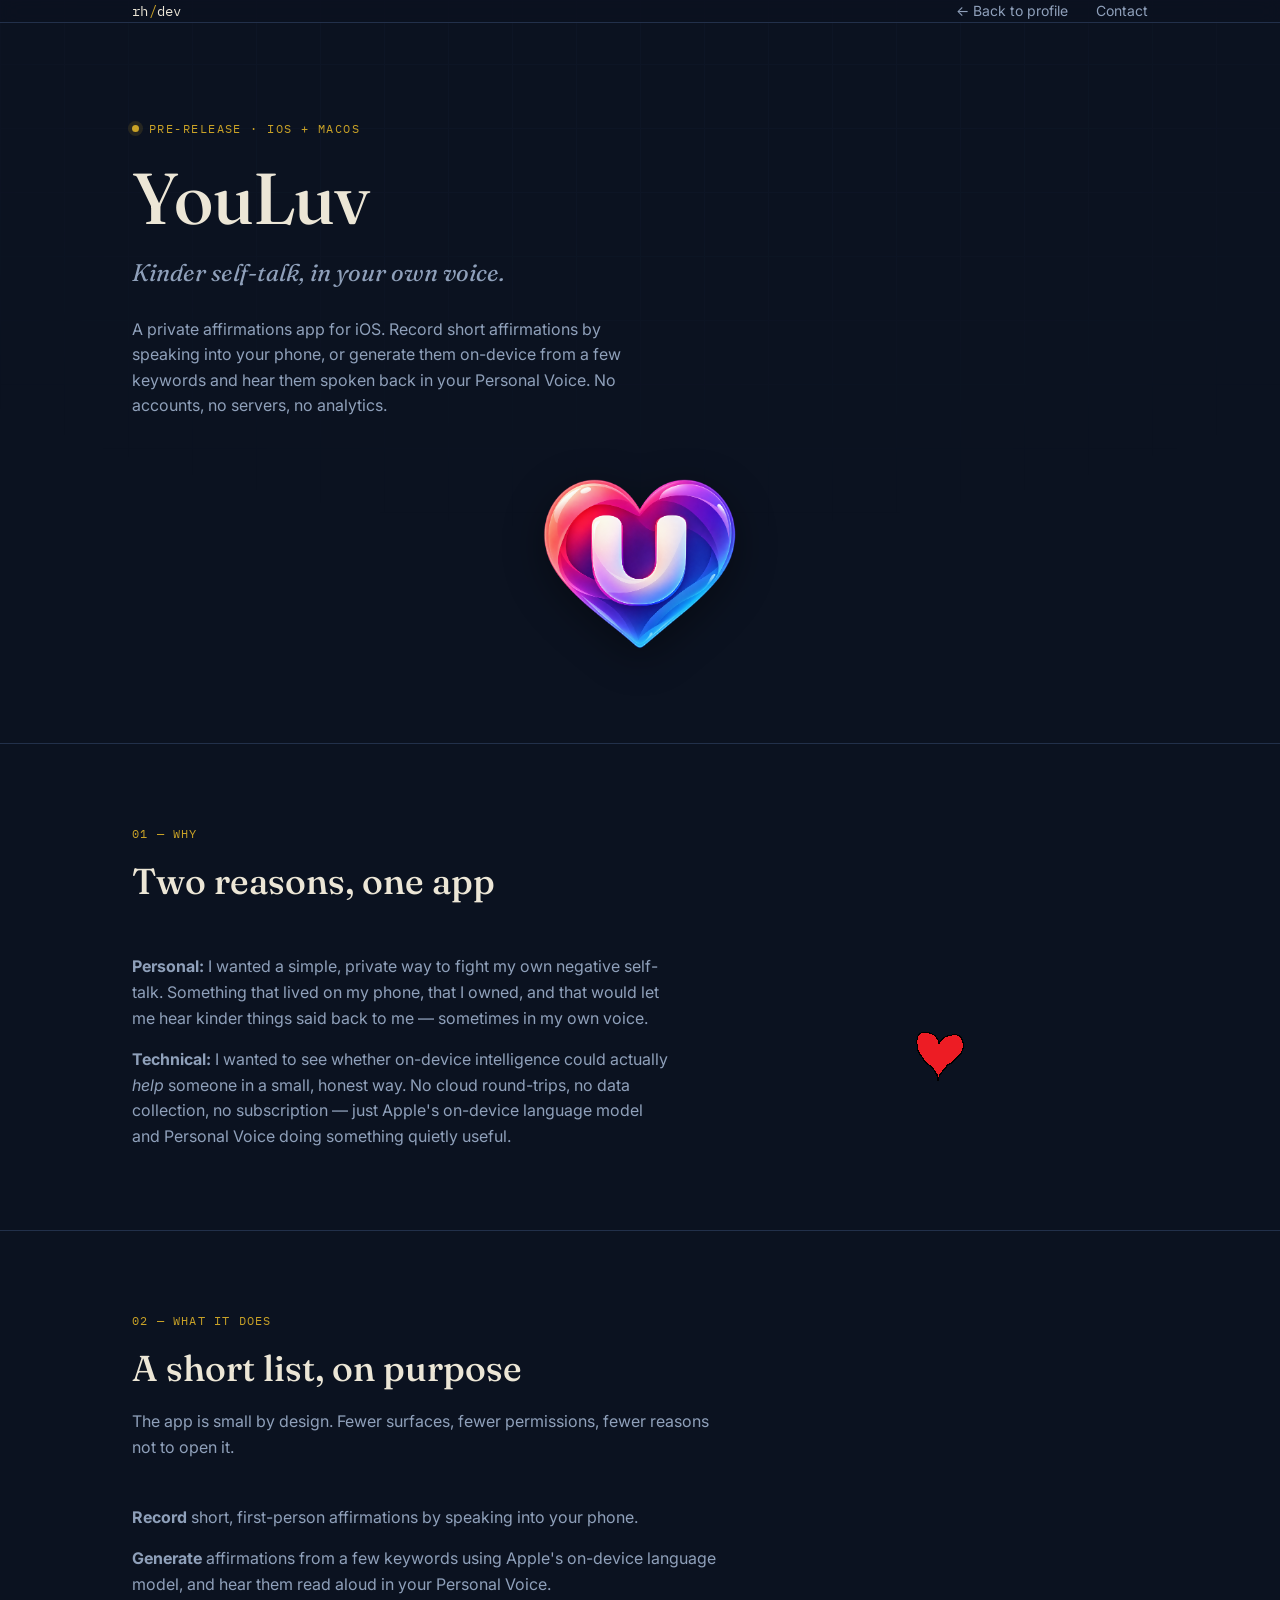
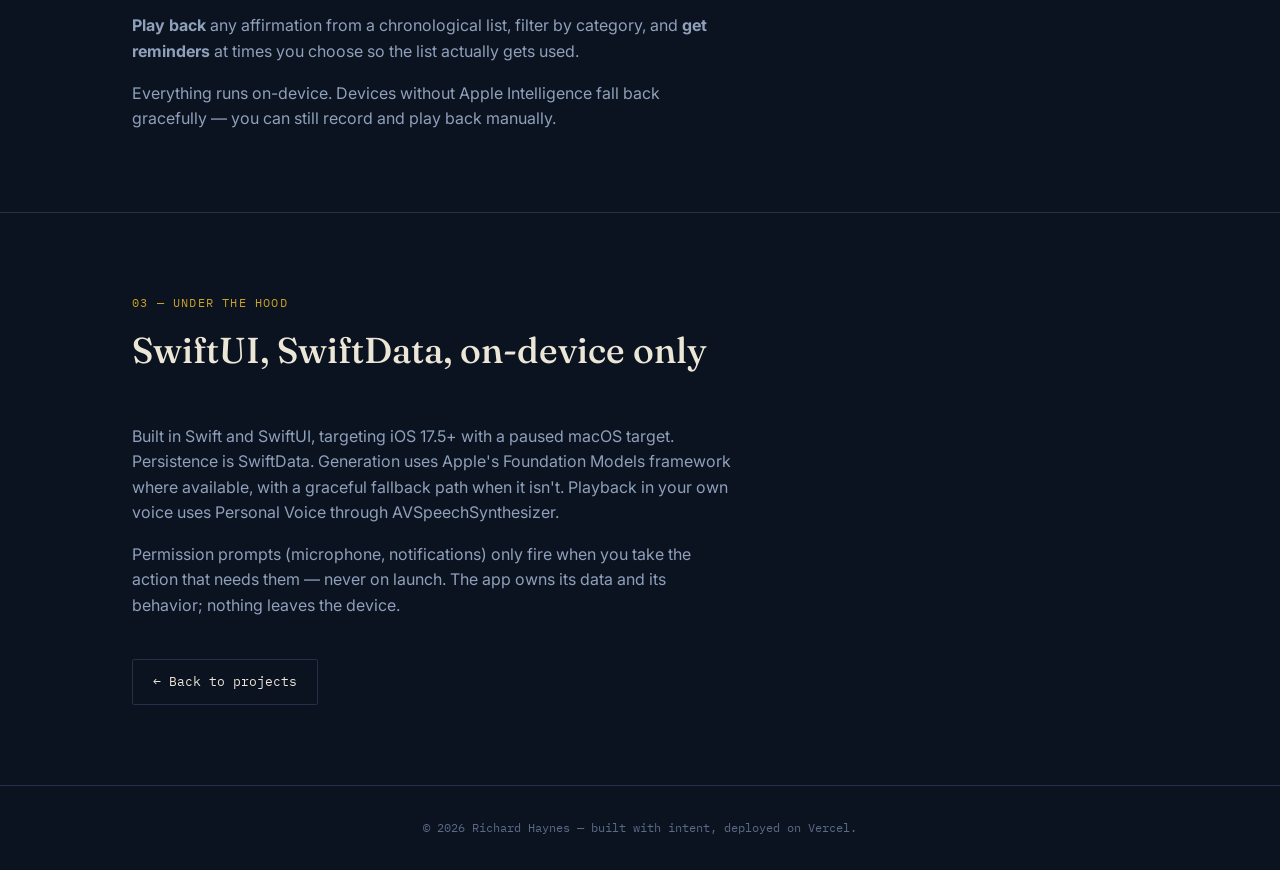
==== youluv.html @ b9bde398 "add YouLuv project card, detail page, and assets Co-Authored-By: Claude Opus 4.7 <noreply@anthropic." ====
<!DOCTYPE html>
<html lang="en">
<head>
<meta charset="UTF-8">
<meta name="viewport" content="width=device-width, initial-scale=1.0">
<title>YouLuv — Richard Haynes</title>
<meta name="description" content="YouLuv — a private, on-device affirmations app for iOS. Record or generate kinder self-talk and hear it spoken back in your Personal Voice. Built in SwiftUI by Richard Haynes.">
<link rel="preconnect" href="https://fonts.googleapis.com">
<link rel="preconnect" href="https://fonts.gstatic.com" crossorigin>
<link href="https://fonts.googleapis.com/css2?family=Fraunces:opsz,wght@9..144,400;9..144,500;9..144,600&family=Inter:wght@400;500;600&family=IBM+Plex+Mono:wght@400;500&display=swap" rel="stylesheet">
<link rel="stylesheet" href="styles.css">
</head>
<body>

<div class="grid-bg"></div>

<header>
  <nav class="wrap">
    <a class="logo" href="index.html">rh<span>/</span>dev</a>
    <div class="navlinks">
      <a href="index.html">← Back to profile</a>
      <a href="contact.html">Contact</a>
    </div>
  </nav>
</header>

<section class="hero">
  <div class="wrap">
    <div class="eyebrow">Pre-release · iOS + macOS</div>
    <h1>YouLuv</h1>
    <p class="role">Kinder self-talk, in your own voice.</p>
    <p class="hero-desc">
      A private affirmations app for iOS. Record short affirmations by
      speaking into your phone, or generate them on-device from a few
      keywords and hear them spoken back in your Personal Voice. No
      accounts, no servers, no analytics.
    </p>
    <div class="hero-media reveal">
      <img src="images/YouLuvLogo.png" alt="YouLuv app icon" style="border-radius:22px; max-width:220px;">
    </div>
  </div>
</section>

<section>
  <div class="wrap">
    <div class="section-head reveal">
      <div class="section-num">01 — Why</div>
      <h2 class="section-title">Two reasons, one app</h2>
    </div>
    <div class="about-grid">
      <div class="detail-body reveal">
        <p>
          <strong>Personal:</strong> I wanted a simple, private way to fight
          my own negative self-talk. Something that lived on my phone, that
          I owned, and that would let me hear kinder things said back to me
          — sometimes in my own voice.
        </p>
        <p>
          <strong>Technical:</strong> I wanted to see whether on-device
          intelligence could actually <em>help</em> someone in a small,
          honest way. No cloud round-trips, no data collection, no
          subscription — just Apple's on-device language model and Personal
          Voice doing something quietly useful.
        </p>
      </div>
      <div class="reveal" style="display:flex; align-items:center; justify-content:center;">
        <img src="images/YouLuvHeart.png" alt="Pixel-art heart illustration used inside YouLuv" style="max-width:100%; height:auto; image-rendering:pixelated;">
      </div>
    </div>
  </div>
</section>

<section>
  <div class="wrap">
    <div class="section-head reveal">
      <div class="section-num">02 — What it does</div>
      <h2 class="section-title">A short list, on purpose</h2>
      <p class="section-sub">
        The app is small by design. Fewer surfaces, fewer permissions,
        fewer reasons not to open it.
      </p>
    </div>
    <div class="detail-body reveal">
      <p>
        <strong>Record</strong> short, first-person affirmations by speaking
        into your phone.
      </p>
      <p>
        <strong>Generate</strong> affirmations from a few keywords using
        Apple's on-device language model, and hear them read aloud in your
        Personal Voice.
      </p>
      <p>
        <strong>Play back</strong> any affirmation from a chronological
        list, filter by category, and <strong>get reminders</strong> at
        times you choose so the list actually gets used.
      </p>
      <p>
        Everything runs on-device. Devices without Apple Intelligence fall
        back gracefully — you can still record and play back manually.
      </p>
    </div>
  </div>
</section>

<section>
  <div class="wrap">
    <div class="section-head reveal">
      <div class="section-num">03 — Under the hood</div>
      <h2 class="section-title">SwiftUI, SwiftData, on-device only</h2>
    </div>
    <div class="detail-body reveal">
      <p>
        Built in Swift and SwiftUI, targeting iOS 17.5+ with a paused
        macOS target. Persistence is SwiftData. Generation uses Apple's
        Foundation Models framework where available, with a graceful
        fallback path when it isn't. Playback in your own voice uses
        Personal Voice through AVSpeechSynthesizer.
      </p>
      <p>
        Permission prompts (microphone, notifications) only fire when you
        take the action that needs them — never on launch. The app owns
        its data and its behavior; nothing leaves the device.
      </p>
    </div>
    <div class="hero-cta" style="margin-top:40px;">
      <a class="btn btn-ghost" href="index.html#projects">← Back to projects</a>
    </div>
  </div>
</section>

<footer>
  © <span id="year"></span> Richard Haynes — built with intent, deployed on Vercel.
</footer>

<script>
  document.getElementById('year').textContent = new Date().getFullYear();
  const io = new IntersectionObserver((entries) => {
    entries.forEach(e => { if (e.isIntersecting) e.target.classList.add('in'); });
  }, { threshold: 0.12 });
  document.querySelectorAll('.reveal').forEach(el => io.observe(el));
</script>

</body>
</html>
---- styles.css ----
:root{
  --bg:#0B1220;
  --bg-panel:#101A2E;
  --bg-panel-2:#0D1626;
  --text:#ECE6D6;
  --text-dim:#8FA0BA;
  --text-dim-2:#5B6B85;
  --accent:#C9A227;
  --accent-soft:rgba(201,162,39,0.14);
  --accent-2:#5B87B0;
  --line:#22304A;
  --serif:'Fraunces', Georgia, serif;
  --sans:'Inter', -apple-system, BlinkMacSystemFont, sans-serif;
  --mono:'IBM Plex Mono', 'SF Mono', Menlo, monospace;
}
*{box-sizing:border-box; margin:0; padding:0;}
html{scroll-behavior:smooth;}
body{
  background:var(--bg);
  color:var(--text);
  font-family:var(--sans);
  line-height:1.6;
  -webkit-font-smoothing:antialiased;
}
a{color:inherit;}
.wrap{max-width:1080px; margin:0 auto; padding:0 32px;}

/* subtle grid texture */
.grid-bg{
  position:fixed; inset:0; z-index:0; pointer-events:none;
  background-image:
    linear-gradient(var(--line) 1px, transparent 1px),
    linear-gradient(90deg, var(--line) 1px, transparent 1px);
  background-size:64px 64px;
  opacity:0.12;
  mask-image:radial-gradient(ellipse 80% 60% at 50% 0%, #000 40%, transparent 100%);
}

header{
  position:sticky; top:0; z-index:10;
  backdrop-filter:blur(10px);
  background:rgba(11,18,32,0.82);
  border-bottom:1px solid var(--line);
}
nav{
  display:flex; align-items:center; justify-content:space-between;
  padding:18px 0;
}
.logo{
  font-family:var(--mono); font-size:14px; letter-spacing:0.02em;
  color:var(--text);
  text-decoration:none;
}
.logo span{color:var(--accent);}
.navlinks{display:flex; gap:28px; font-size:14px; color:var(--text-dim);}
.navlinks a{text-decoration:none; transition:color .2s;}
.navlinks a:hover{color:var(--accent);}

/* HERO */
.hero{
  position:relative; z-index:1;
  padding:96px 0 72px;
  border-bottom:1px solid var(--line);
}
.eyebrow{
  font-family:var(--mono); font-size:12px; letter-spacing:0.12em;
  text-transform:uppercase; color:var(--accent);
  display:flex; align-items:center; gap:10px; margin-bottom:22px;
}
.eyebrow::before{
  content:''; width:7px; height:7px; border-radius:50%;
  background:var(--accent); box-shadow:0 0 0 4px var(--accent-soft);
}
h1{
  font-family:var(--serif); font-weight:500;
  font-size:clamp(40px, 6vw, 72px);
  line-height:1.05; letter-spacing:-0.01em;
  max-width:14ch;
}
.role{
  font-family:var(--serif); font-style:italic; font-weight:400;
  font-size:clamp(18px, 2.2vw, 24px);
  color:var(--text-dim); margin-top:18px; max-width:38ch;
}
.hero-desc{
  margin-top:24px; color:var(--text-dim); max-width:52ch; font-size:16px;
}
.hero-cta{
  margin-top:36px; display:flex; gap:14px; flex-wrap:wrap;
}
.btn{
  font-family:var(--mono); font-size:13px;
  padding:12px 20px; border-radius:2px;
  text-decoration:none; display:inline-flex; align-items:center; gap:8px;
  transition:all .2s; border:1px solid var(--line);
}
.btn-primary{background:var(--accent); color:#0B1220; border-color:var(--accent); font-weight:500;}
.btn-primary:hover{background:#E0B830;}
.btn-ghost{color:var(--text); }
.btn-ghost:hover{border-color:var(--accent); color:var(--accent);}

/* LOG STREAM — signature element */
.stream-panel{
  margin-top:64px;
  background:var(--bg-panel);
  border:1px solid var(--line);
  border-radius:4px;
  overflow:hidden;
}
.stream-head{
  display:flex; align-items:center; justify-content:space-between;
  padding:10px 16px; border-bottom:1px solid var(--line);
  font-family:var(--mono); font-size:12px; color:var(--text-dim-2);
}
.stream-dots{display:flex; gap:6px;}
.stream-dots span{width:9px; height:9px; border-radius:50%; background:var(--line);}
.stream-body{
  height:220px; overflow:hidden; position:relative;
  font-family:var(--mono); font-size:13px;
}
.stream-track{
  position:absolute; width:100%;
  animation:scrollLog 28s linear infinite;
}
.stream-track div{padding:6px 16px; white-space:nowrap; color:var(--text-dim);}
.stream-track .k{color:var(--accent-2);}
.stream-track .v{color:var(--accent);}
.stream-track .msg{color:var(--text);}
@keyframes scrollLog{
  0%{transform:translateY(0);}
  100%{transform:translateY(-50%);}
}
@media (prefers-reduced-motion: reduce){
  .stream-track{animation:none;}
}

/* SECTIONS */
section{
  position:relative; z-index:1;
  padding:80px 0;
  border-bottom:1px solid var(--line);
}
.section-head{margin-bottom:44px;}
.section-num{
  font-family:var(--mono); font-size:12px; color:var(--accent);
  letter-spacing:0.1em; text-transform:uppercase;
}
.section-title{
  font-family:var(--serif); font-weight:500; font-size:clamp(26px,3.4vw,36px);
  margin-top:10px;
}
.section-sub{color:var(--text-dim); margin-top:12px; max-width:60ch;}

/* ABOUT */
.about-grid{display:grid; grid-template-columns:1.3fr 1fr; gap:56px;}
.about-body p{color:var(--text-dim); margin-bottom:18px; font-size:16px;}
.about-body strong{color:var(--text); font-weight:500;}
.facts{border-left:1px solid var(--line); padding-left:28px; display:flex; flex-direction:column; gap:22px;}
.fact-label{font-family:var(--mono); font-size:11px; color:var(--text-dim-2); text-transform:uppercase; letter-spacing:0.08em;}
.fact-val{font-size:15px; margin-top:4px;}

/* SKILLS */
.skill-cols{display:grid; grid-template-columns:repeat(2,1fr); gap:40px 56px;}
.skill-group{border-top:1px solid var(--line); padding-top:20px;}
.skill-group h3{
  font-family:var(--mono); font-size:13px; color:var(--accent);
  text-transform:uppercase; letter-spacing:0.06em; margin-bottom:14px;
}
.skill-tags{display:flex; flex-wrap:wrap; gap:8px;}
.skill-tags span{
  font-size:13px; padding:6px 12px; border:1px solid var(--line);
  border-radius:2px; color:var(--text-dim);
}

/* PROJECTS */
.proj-list{display:flex; flex-direction:column;}
.proj{
  display:grid; grid-template-columns:1fr 2.2fr; gap:32px;
  padding:32px 0; border-top:1px solid var(--line);
}
.proj:last-child{border-bottom:none;}
.proj-meta{font-family:var(--mono); font-size:12px; color:var(--text-dim-2);}
.proj-title{
  font-family:var(--serif); font-size:22px; font-weight:500; margin-bottom:10px; color:var(--text);
}
.proj-desc{color:var(--text-dim); font-size:15px; margin-bottom:14px;}
.proj-tags{display:flex; flex-wrap:wrap; gap:8px; margin-bottom:14px;}
.proj-tags span{font-family:var(--mono); font-size:11px; color:var(--accent-2);}
.proj-tags span::after{content:'/'; margin-left:8px; color:var(--line);}
.proj-tags span:last-child::after{content:'';}
.proj-links{display:flex; gap:20px; flex-wrap:wrap;}
.proj-link{font-family:var(--mono); font-size:13px; color:var(--accent); text-decoration:none;}
.proj-link:hover{text-decoration:underline;}

/* CERTS */
.cert-row{
  display:flex; justify-content:space-between; align-items:baseline;
  padding:18px 0; border-top:1px solid var(--line);
  font-size:15px;
}
.cert-row:last-child{border-bottom:1px solid var(--line);}
.cert-name{color:var(--text);}
.cert-year{font-family:var(--mono); font-size:12px; color:var(--text-dim-2);}

/* CONTACT */
.contact{border-bottom:none;}
.contact-inner{
  display:flex; flex-direction:column; align-items:flex-start; gap:28px;
}
.contact-title{
  font-family:var(--serif); font-weight:500; font-size:clamp(32px,4.4vw,48px);
  max-width:16ch;
}
.contact-links{display:flex; gap:16px; flex-wrap:wrap;}

/* Contact page — tiles */
.contact-grid{
  display:grid; grid-template-columns:repeat(2,1fr); gap:20px;
  margin-top:12px;
}
.contact-tile{
  border:1px solid var(--line); border-radius:4px;
  padding:24px; background:var(--bg-panel-2);
  display:flex; flex-direction:column; gap:8px;
  text-decoration:none; transition:border-color .2s, transform .2s;
}
.contact-tile:hover{border-color:var(--accent); transform:translateY(-2px);}
.contact-tile .fact-label{color:var(--accent);}
.contact-tile .tile-val{
  font-family:var(--mono); font-size:15px; color:var(--text);
  word-break:break-word;
}

/* Detail pages — image gallery + demo strip */
.hero-media{
  margin-top:40px;
  display:flex; align-items:center; justify-content:center;
  gap:24px; flex-wrap:wrap;
}
.hero-media img{
  max-width:180px; height:auto;
  filter:drop-shadow(0 10px 20px rgba(0,0,0,0.4));
}
.gallery{
  display:grid; grid-template-columns:repeat(auto-fit, minmax(160px, 1fr));
  gap:24px; align-items:center;
}
.gallery img{
  width:100%; height:auto; border-radius:4px;
  background:var(--bg-panel-2); padding:20px; border:1px solid var(--line);
}
.demo-strip{
  margin-top:32px; border:1px solid var(--line); border-radius:4px;
  overflow:hidden; background:var(--bg-panel-2);
}
.demo-strip img{width:100%; display:block; height:auto;}
.detail-body{color:var(--text-dim); font-size:16px; max-width:60ch;}
.detail-body p + p{margin-top:16px;}

footer{
  padding:32px 0; text-align:center;
  font-family:var(--mono); font-size:12px; color:var(--text-dim-2);
}

/* reveal on scroll */
.reveal{opacity:0; transform:translateY(16px); transition:opacity .6s ease, transform .6s ease;}
.reveal.in{opacity:1; transform:translateY(0);}

@media (max-width:760px){
  .about-grid, .skill-cols, .contact-grid{grid-template-columns:1fr;}
  .proj{grid-template-columns:1fr; gap:12px;}
  .navlinks{display:none;}
  .wrap{padding:0 20px;}
  .facts{border-left:none; padding-left:0; border-top:1px solid var(--line); padding-top:20px;}
}
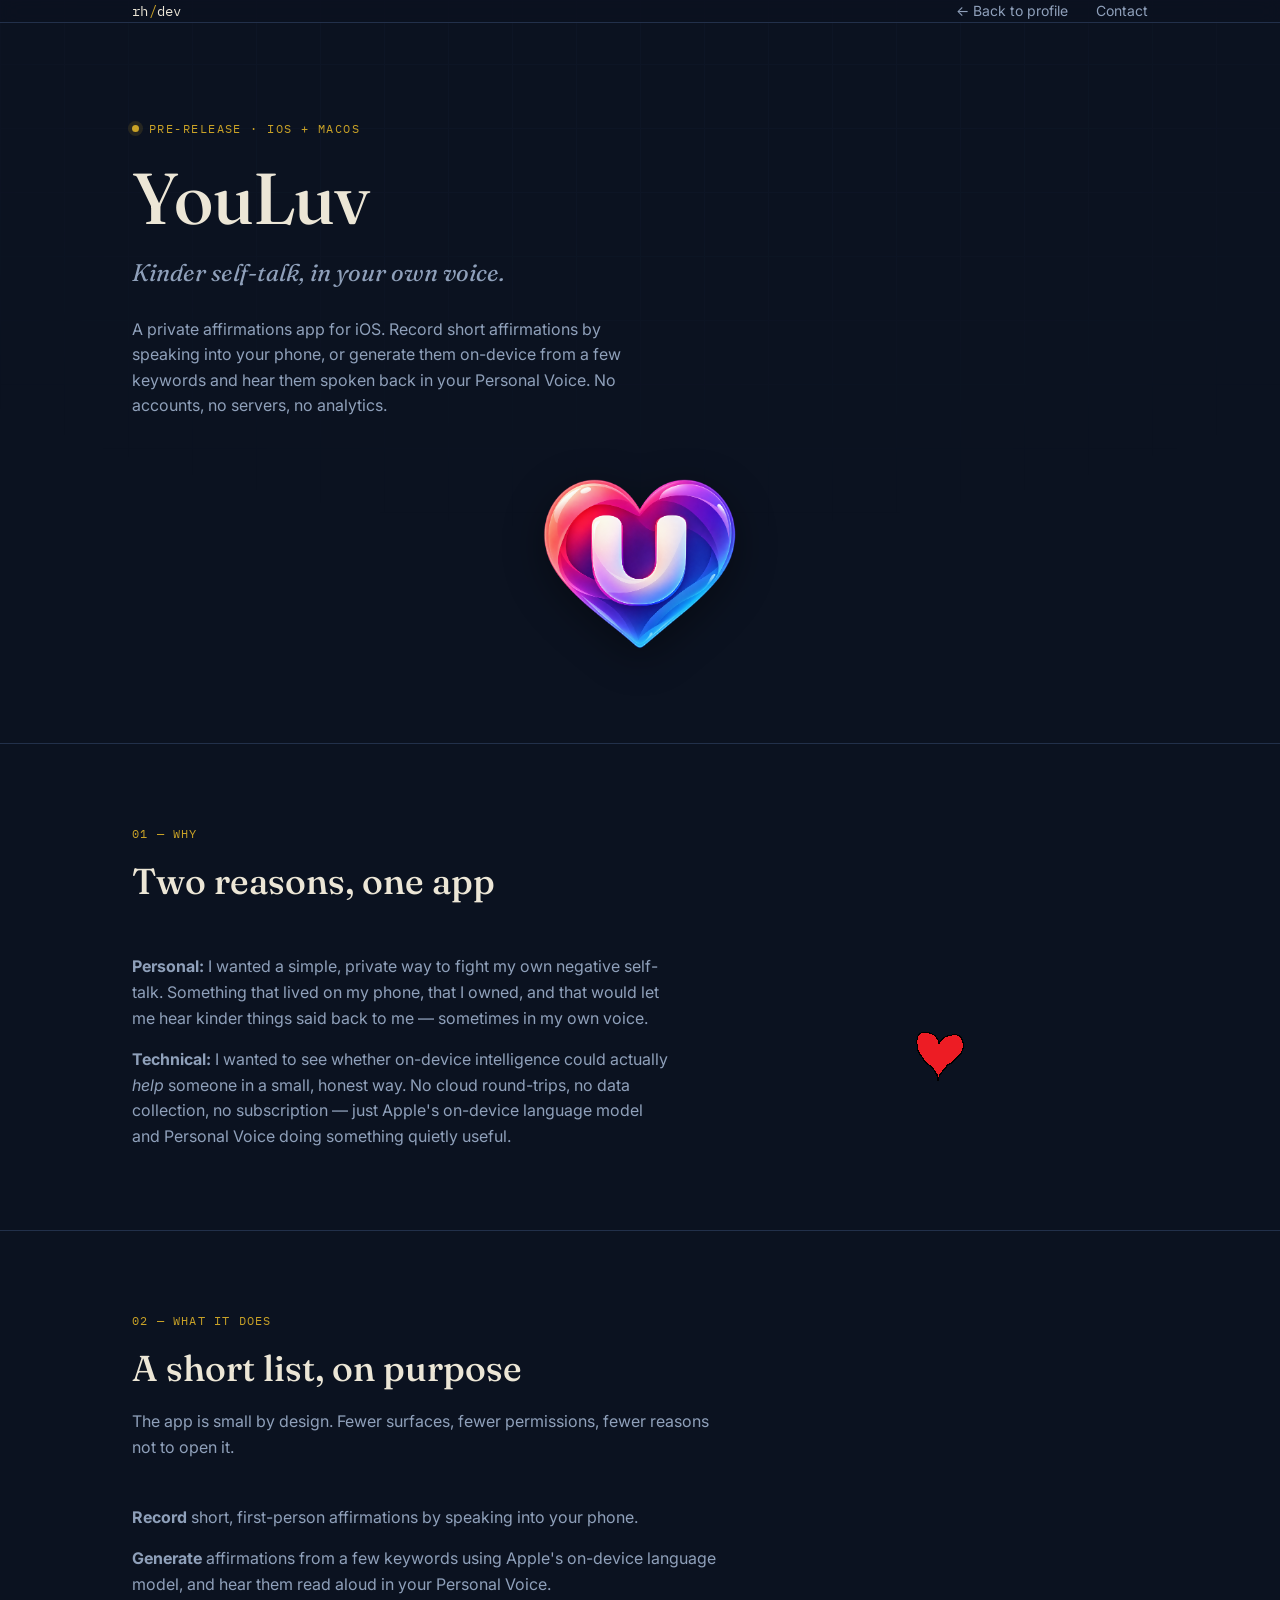
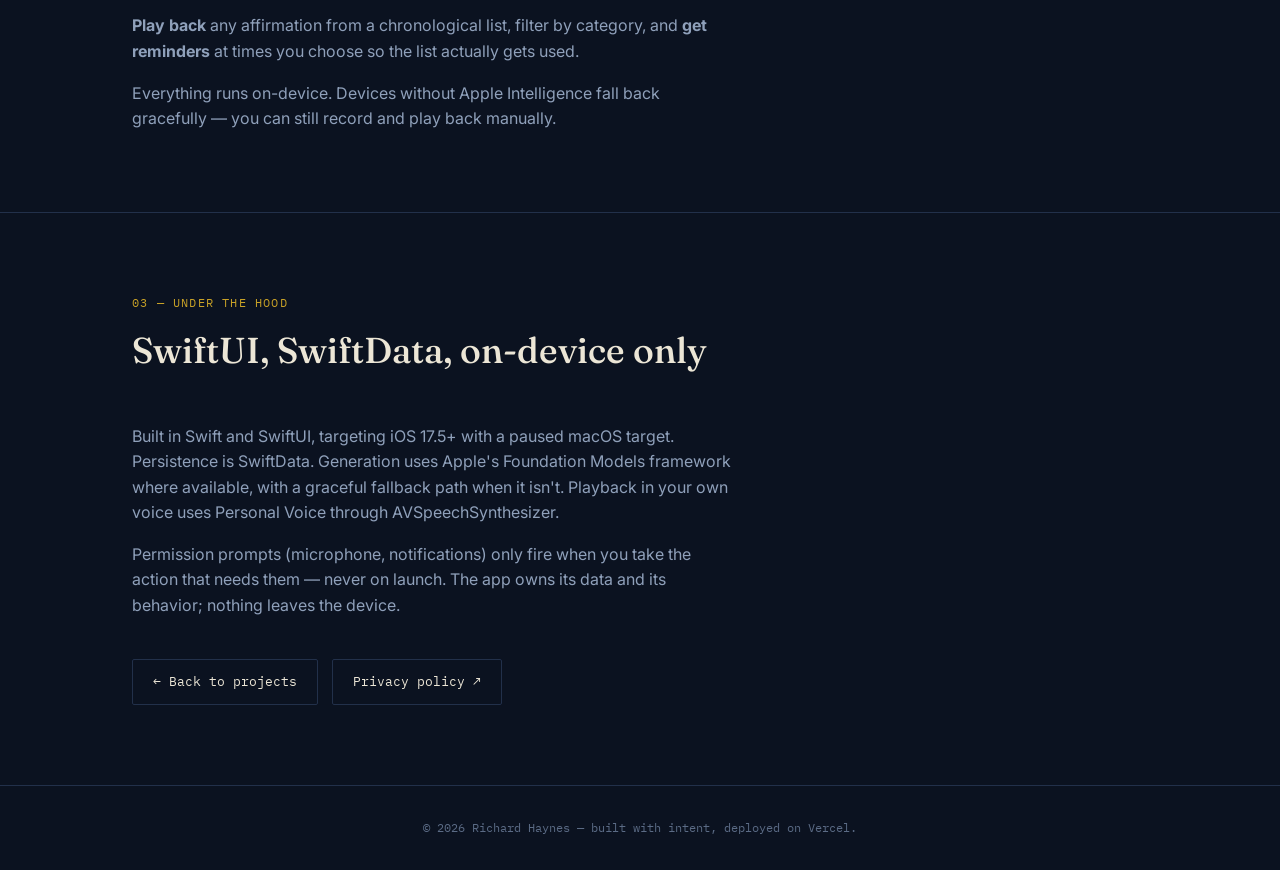
==== commit 89978efd: "Adding a privacy policy for YouLuv" ====
--- a/youluv.html
+++ b/youluv.html
@@ -125,6 +125,7 @@
     </div>
     <div class="hero-cta" style="margin-top:40px;">
       <a class="btn btn-ghost" href="index.html#projects">← Back to projects</a>
+      <a class="btn btn-ghost" href="https://www.freeprivacypolicy.com/live/4495ba0e-be56-431e-bd90-c8ff28c9a84a" target="_blank" rel="noopener">Privacy policy ↗</a>
     </div>
   </div>
 </section>
